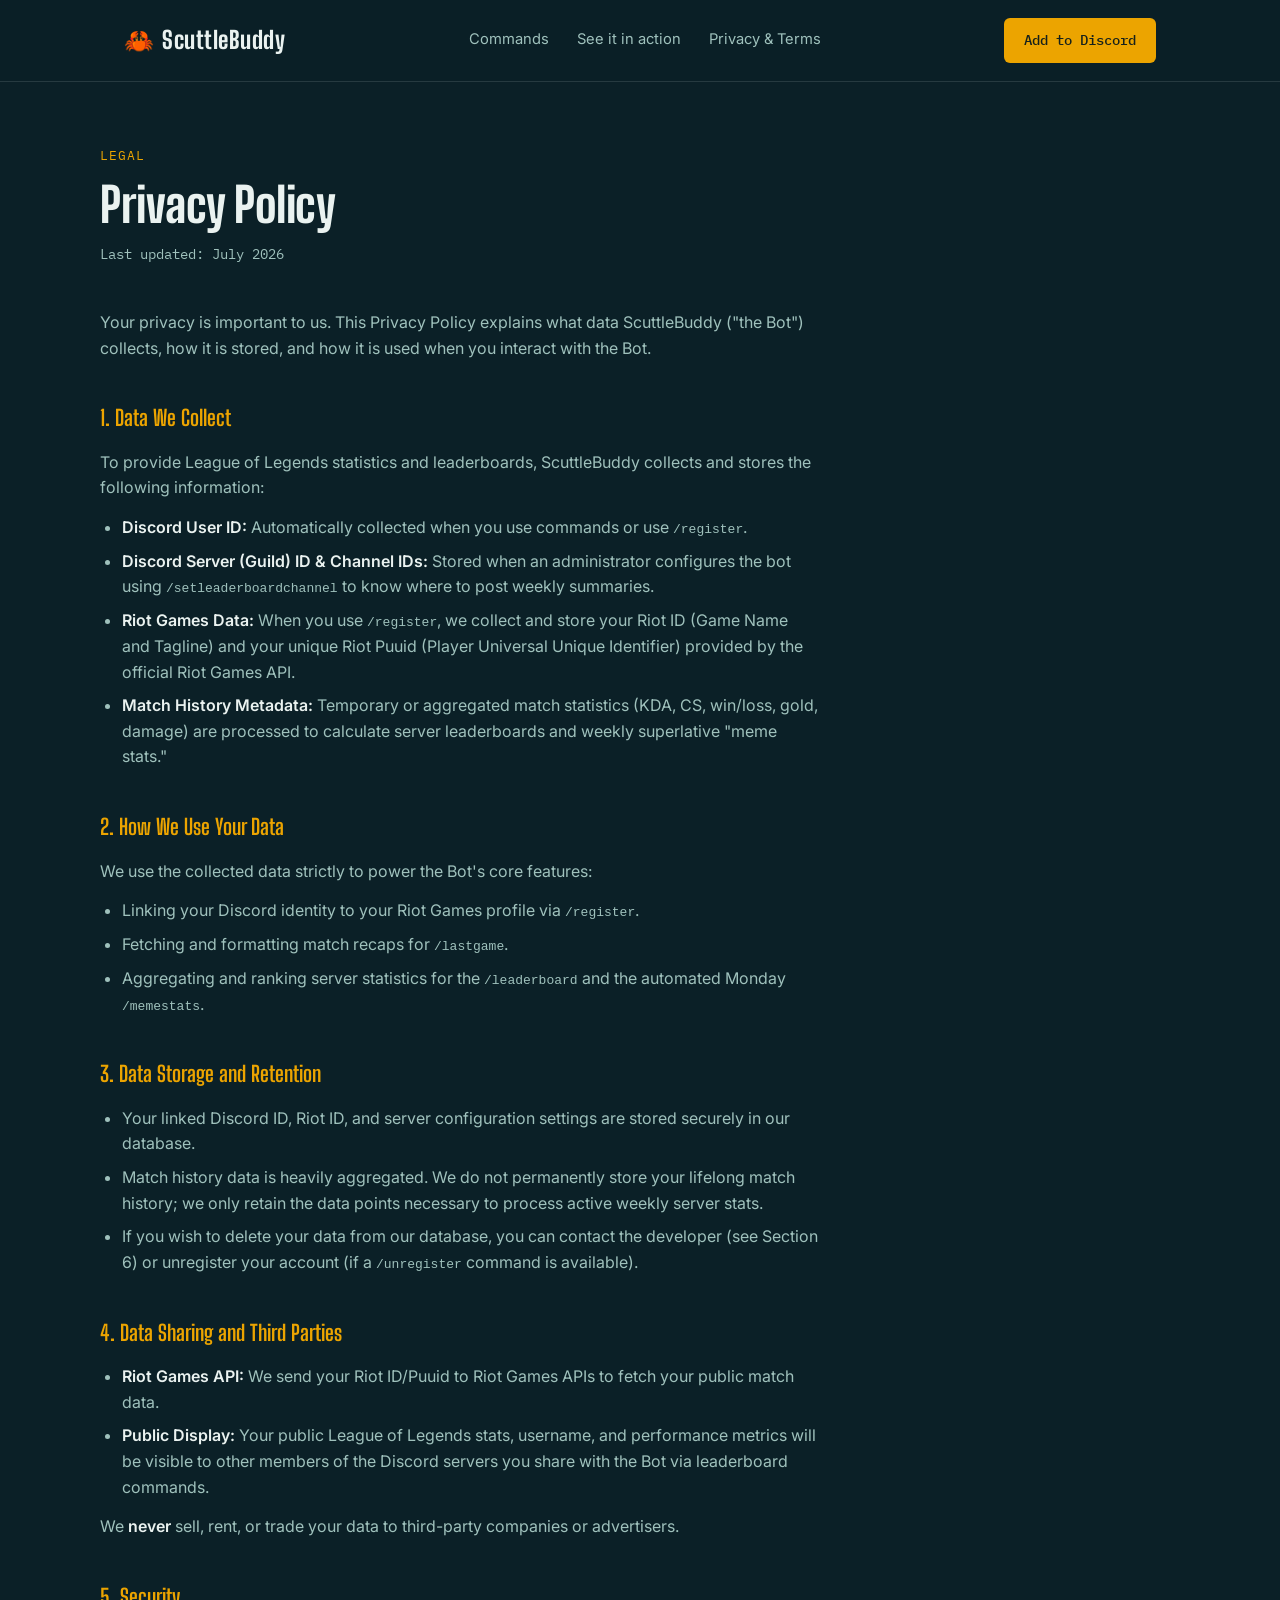
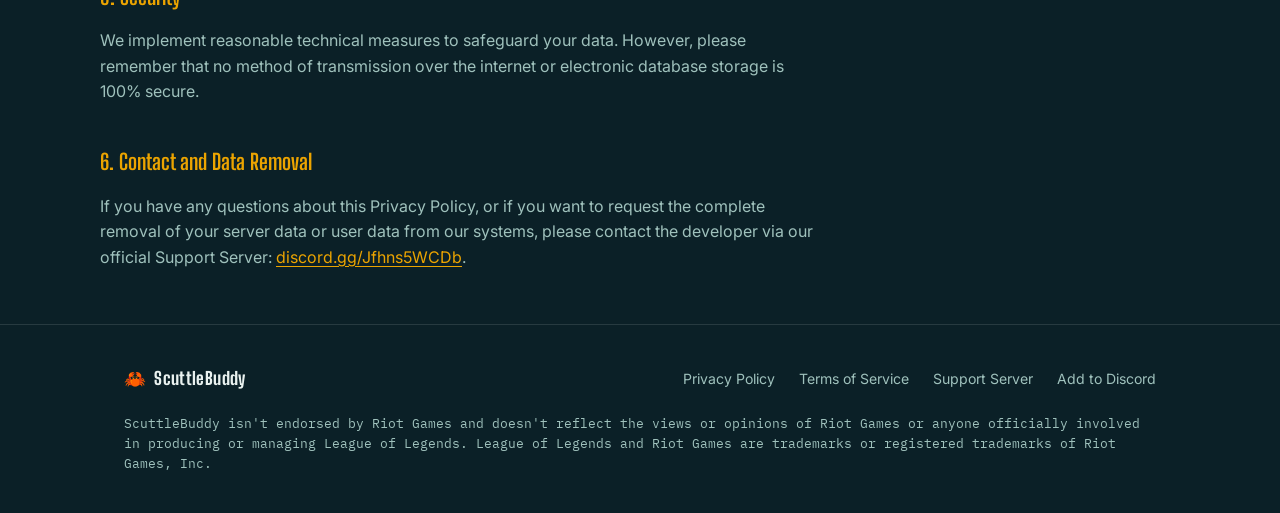
==== privacy.html @ 905b8226 "initial commit" ====
<!DOCTYPE html>
<html lang="en">
<head>
<meta charset="UTF-8">
<meta name="viewport" content="width=device-width, initial-scale=1.0">
<title>Privacy Policy — ScuttleBuddy</title>
<link rel="preconnect" href="https://fonts.googleapis.com">
<link href="https://fonts.googleapis.com/css2?family=Big+Shoulders+Display:wght@600;700;800&family=Inter:wght@400;500;600&family=IBM+Plex+Mono:wght@400;500;600&display=swap" rel="stylesheet">
<link rel="stylesheet" href="style.css">
</head>
<body>

<header>
  <div class="nav">
    <a href="index.html" class="wordmark"><span class="crab">🦀</span> ScuttleBuddy</a>
    <nav class="links">
      <a href="index.html#commands">Commands</a>
      <a href="index.html#showcase">See it in action</a>
      <a href="privacy.html">Privacy &amp; Terms</a>
    </nav>
    <a class="btn btn-primary" href="#">Add to Discord</a>
  </div>
</header>

<main>
  <div class="wrap legal-page">
    <span class="eyebrow">Legal</span>
    <h1>Privacy Policy</h1>
    <p class="legal-updated">Last updated: July 2026</p>

    <div class="legal-body">
      <p>Your privacy is important to us. This Privacy Policy explains what data ScuttleBuddy ("the Bot") collects, how it is stored, and how it is used when you interact with the Bot.</p>

      <h3>1. Data We Collect</h3>
      <p>To provide League of Legends statistics and leaderboards, ScuttleBuddy collects and stores the following information:</p>
      <ul>
        <li><strong>Discord User ID:</strong> Automatically collected when you use commands or use <code>/register</code>.</li>
        <li><strong>Discord Server (Guild) ID &amp; Channel IDs:</strong> Stored when an administrator configures the bot using <code>/setleaderboardchannel</code> to know where to post weekly summaries.</li>
        <li><strong>Riot Games Data:</strong> When you use <code>/register</code>, we collect and store your Riot ID (Game Name and Tagline) and your unique Riot Puuid (Player Universal Unique Identifier) provided by the official Riot Games API.</li>
        <li><strong>Match History Metadata:</strong> Temporary or aggregated match statistics (KDA, CS, win/loss, gold, damage) are processed to calculate server leaderboards and weekly superlative "meme stats."</li>
      </ul>

      <h3>2. How We Use Your Data</h3>
      <p>We use the collected data strictly to power the Bot's core features:</p>
      <ul>
        <li>Linking your Discord identity to your Riot Games profile via <code>/register</code>.</li>
        <li>Fetching and formatting match recaps for <code>/lastgame</code>.</li>
        <li>Aggregating and ranking server statistics for the <code>/leaderboard</code> and the automated Monday <code>/memestats</code>.</li>
      </ul>

      <h3>3. Data Storage and Retention</h3>
      <ul>
        <li>Your linked Discord ID, Riot ID, and server configuration settings are stored securely in our database.</li>
        <li>Match history data is heavily aggregated. We do not permanently store your lifelong match history; we only retain the data points necessary to process active weekly server stats.</li>
        <li>If you wish to delete your data from our database, you can contact the developer (see Section 6) or unregister your account (if a <code>/unregister</code> command is available).</li>
      </ul>

      <h3>4. Data Sharing and Third Parties</h3>
      <ul>
        <li><strong>Riot Games API:</strong> We send your Riot ID/Puuid to Riot Games APIs to fetch your public match data.</li>
        <li><strong>Public Display:</strong> Your public League of Legends stats, username, and performance metrics will be visible to other members of the Discord servers you share with the Bot via leaderboard commands.</li>
      </ul>
      <p>We <strong>never</strong> sell, rent, or trade your data to third-party companies or advertisers.</p>

      <h3>5. Security</h3>
      <p>We implement reasonable technical measures to safeguard your data. However, please remember that no method of transmission over the internet or electronic database storage is 100% secure.</p>

      <h3>6. Contact and Data Removal</h3>
      <p>If you have any questions about this Privacy Policy, or if you want to request the complete removal of your server data or user data from our systems, please contact the developer via our official Support Server: <a href="https://discord.gg/Jfhns5WCDb">discord.gg/Jfhns5WCDb</a>.</p>
    </div>
  </div>
</main>

<footer>
  <div class="wrap">
    <div class="footer-row">
      <a href="index.html" class="wordmark" style="font-size: 1.1rem;"><span class="crab">🦀</span> ScuttleBuddy</a>
      <div class="footer-links">
        <a href="privacy.html">Privacy Policy</a>
        <a href="terms.html">Terms of Service</a>
        <a href="https://discord.gg/Jfhns5WCDb">Support Server</a>
        <a href="#">Add to Discord</a>
      </div>
    </div>
    <p class="footer-note">
      ScuttleBuddy isn't endorsed by Riot Games and doesn't reflect the views or
      opinions of Riot Games or anyone officially involved in producing or managing
      League of Legends. League of Legends and Riot Games are trademarks or registered
      trademarks of Riot Games, Inc.
    </p>
  </div>
</footer>

</body>
</html>
---- style.css ----
:root {
  --bg: #0B2027;
  --bg-panel: #123A44;
  --bg-panel-2: #16414C;
  --gold: #ECA400;
  --coral: #F2704F;
  --text: #EAF2F0;
  --text-muted: #9FC1BC;
  --line: rgba(234, 242, 240, 0.12);
  --font-display: 'Big Shoulders Display', sans-serif;
  --font-body: 'Inter', sans-serif;
  --font-mono: 'IBM Plex Mono', monospace;
}

* { box-sizing: border-box; margin: 0; padding: 0; }

html { scroll-behavior: smooth; }

body {
  background: var(--bg);
  color: var(--text);
  font-family: var(--font-body);
  line-height: 1.6;
  overflow-x: hidden;
}

a { color: inherit; }

:focus-visible {
  outline: 2px solid var(--gold);
  outline-offset: 3px;
}

.wrap {
  max-width: 1080px;
  margin: 0 auto;
  padding: 0 24px;
}

/* ---------- ambient ripple background ---------- */
.ripple-field {
  position: fixed;
  inset: 0;
  z-index: 0;
  pointer-events: none;
  opacity: 0.35;
}
.ripple-field svg { width: 100%; height: 100%; }
.ripple {
  fill: none;
  stroke: var(--gold);
  stroke-width: 1;
  opacity: 0;
  animation: ripple-expand 8s ease-out infinite;
}
.ripple:nth-child(2) { animation-delay: 2.6s; stroke: var(--coral); }
.ripple:nth-child(3) { animation-delay: 5.2s; }

@keyframes ripple-expand {
  0%   { r: 20; opacity: 0.5; }
  100% { r: 380; opacity: 0; }
}

@media (prefers-reduced-motion: reduce) {
  .ripple { animation: none; opacity: 0.08; r: 200; }
  html { scroll-behavior: auto; }
}

/* ---------- header ---------- */
header {
  position: sticky;
  top: 0;
  z-index: 10;
  backdrop-filter: blur(10px);
  background: rgba(11, 32, 39, 0.85);
  border-bottom: 1px solid var(--line);
}
.nav {
  display: flex;
  align-items: center;
  justify-content: space-between;
  padding: 18px 24px;
  max-width: 1080px;
  margin: 0 auto;
}
.wordmark {
  font-family: var(--font-display);
  font-weight: 800;
  font-size: 1.5rem;
  letter-spacing: 0.02em;
  text-decoration: none;
  display: flex;
  align-items: center;
  gap: 8px;
}
.wordmark .crab { color: var(--gold); }
nav.links {
  display: flex;
  gap: 28px;
  font-size: 0.92rem;
  color: var(--text-muted);
}
nav.links a { text-decoration: none; transition: color 0.15s; }
nav.links a:hover { color: var(--text); }
@media (max-width: 640px) { nav.links { display: none; } }

.btn {
  display: inline-flex;
  align-items: center;
  gap: 8px;
  font-family: var(--font-mono);
  font-size: 0.88rem;
  font-weight: 500;
  padding: 11px 20px;
  border-radius: 6px;
  text-decoration: none;
  transition: transform 0.15s, box-shadow 0.15s;
}
.btn-primary {
  background: var(--gold);
  color: #16211B;
}
.btn-primary:hover { transform: translateY(-1px); box-shadow: 0 6px 18px rgba(236, 164, 0, 0.28); }
.btn-ghost {
  border: 1px solid var(--line);
  color: var(--text);
}
.btn-ghost:hover { border-color: var(--gold); color: var(--gold); }

/* ---------- hero ---------- */
.hero {
  position: relative;
  z-index: 1;
  padding: 96px 0 80px;
  display: grid;
  grid-template-columns: 1.1fr 1fr;
  gap: 56px;
  align-items: center;
}
@media (max-width: 860px) {
  .hero { grid-template-columns: 1fr; padding: 56px 0 48px; }
}

.eyebrow {
  font-family: var(--font-mono);
  font-size: 0.8rem;
  color: var(--gold);
  letter-spacing: 0.08em;
  text-transform: uppercase;
  margin-bottom: 18px;
  display: block;
}

h1 {
  font-family: var(--font-display);
  font-weight: 800;
  font-size: clamp(2.6rem, 6vw, 4.2rem);
  line-height: 0.98;
  letter-spacing: -0.01em;
}
h1 .accent { color: var(--gold); }

.hero-sub {
  margin-top: 22px;
  font-size: 1.08rem;
  color: var(--text-muted);
  max-width: 46ch;
}

.hero-actions {
  margin-top: 34px;
  display: flex;
  gap: 14px;
  flex-wrap: wrap;
}

/* ---------- recap card ---------- */
.recap-card {
  background: var(--bg-panel);
  border: 1px solid var(--line);
  border-radius: 12px;
  padding: 22px;
  border-left: 3px solid var(--gold);
  box-shadow: 0 24px 60px rgba(0,0,0,0.35);
}
.recap-title {
  font-family: var(--font-display);
  font-weight: 700;
  font-size: 1.15rem;
  display: flex;
  justify-content: space-between;
  align-items: baseline;
}
.recap-result { color: var(--gold); font-family: var(--font-mono); font-size: 0.85rem; }
.recap-grid {
  margin-top: 16px;
  display: grid;
  grid-template-columns: repeat(3, 1fr);
  gap: 12px;
}
.recap-stat { font-family: var(--font-mono); }
.recap-stat .label { display: block; font-size: 0.72rem; color: var(--text-muted); text-transform: uppercase; letter-spacing: 0.05em; margin-bottom: 4px; }
.recap-stat .value { font-size: 1.05rem; font-weight: 600; }
.recap-divider { height: 1px; background: var(--line); margin: 18px 0; }
.recap-alert {
  font-family: var(--font-mono);
  font-size: 0.85rem;
  color: var(--text-muted);
  display: flex;
  gap: 8px;
  align-items: baseline;
}
.recap-alert .tag {
  background: rgba(242, 112, 79, 0.15);
  color: var(--coral);
  padding: 2px 8px;
  border-radius: 4px;
  font-size: 0.72rem;
}

/* ---------- sections ---------- */
section { position: relative; z-index: 1; padding: 72px 0; }
.section-head { margin-bottom: 40px; }
.section-head .eyebrow { margin-bottom: 10px; }
h2 {
  font-family: var(--font-display);
  font-weight: 700;
  font-size: clamp(1.8rem, 3.4vw, 2.6rem);
}
.section-sub { color: var(--text-muted); margin-top: 10px; max-width: 60ch; }

/* ---------- command groups ---------- */
.cmd-groups {
  display: grid;
  grid-template-columns: repeat(2, 1fr);
  gap: 20px;
}
@media (max-width: 700px) { .cmd-groups { grid-template-columns: 1fr; } }

.cmd-group {
  background: var(--bg-panel);
  border: 1px solid var(--line);
  border-radius: 10px;
  padding: 24px;
}
.cmd-group h3 {
  font-family: var(--font-display);
  font-size: 1.15rem;
  color: var(--gold);
  margin-bottom: 14px;
  font-weight: 700;
}
.cmd-list { list-style: none; }
.cmd-list li { padding: 8px 0; border-top: 1px solid var(--line); font-size: 0.92rem; }
.cmd-list li:first-child { border-top: none; }
.cmd-name { font-family: var(--font-mono); color: var(--text); font-size: 0.88rem; }
.cmd-desc { color: var(--text-muted); display: block; margin-top: 2px; }

/* ---------- showcase ---------- */
.showcase-grid {
  display: grid;
  grid-template-columns: repeat(2, 1fr);
  gap: 24px;
}
@media (max-width: 780px) { .showcase-grid { grid-template-columns: 1fr; } }

.embed-card {
  background: var(--bg-panel-2);
  border-left: 3px solid var(--coral);
  border-radius: 8px;
  padding: 20px;
  font-family: var(--font-mono);
  font-size: 0.88rem;
}
.embed-card .embed-title { color: var(--gold); font-weight: 600; margin-bottom: 10px; font-size: 0.95rem; }
.embed-card .embed-line { color: var(--text-muted); padding: 3px 0; }
.embed-card .embed-line strong { color: var(--text); font-weight: 500; }

/* ---------- cta strip ---------- */
.cta-strip {
  background: linear-gradient(135deg, var(--bg-panel), var(--bg-panel-2));
  border: 1px solid var(--line);
  border-radius: 14px;
  padding: 48px;
  text-align: center;
}
.cta-strip h2 { margin-bottom: 12px; }
.cta-strip .section-sub { margin: 0 auto 28px; }
@media (max-width: 640px) { .cta-strip { padding: 32px 22px; } }

/* ---------- legal pages ---------- */
.legal-page { padding: 64px 0 40px; }
.legal-page .eyebrow { margin-bottom: 14px; }
.legal-page h1 {
  font-size: clamp(2.1rem, 5vw, 3rem);
  line-height: 1.05;
}
.legal-updated {
  font-family: var(--font-mono);
  color: var(--text-muted);
  font-size: 0.85rem;
  margin-top: 14px;
}
.legal-body {
  margin-top: 44px;
  max-width: 72ch;
}
.legal-body h3 {
  font-family: var(--font-display);
  font-size: 1.35rem;
  color: var(--gold);
  margin-top: 40px;
  margin-bottom: 14px;
  font-weight: 700;
}
.legal-body h3:first-child { margin-top: 0; }
.legal-body p { margin-bottom: 14px; color: var(--text-muted); }
.legal-body ul { margin: 0 0 14px 22px; color: var(--text-muted); }
.legal-body li { margin-bottom: 8px; }
.legal-body strong { color: var(--text); font-weight: 600; }
.legal-body a { color: var(--gold); text-decoration: underline; text-underline-offset: 3px; }

/* ---------- footer ---------- */
footer {
  position: relative;
  z-index: 1;
  border-top: 1px solid var(--line);
  padding: 40px 0;
}
.footer-row {
  display: flex;
  justify-content: space-between;
  align-items: center;
  flex-wrap: wrap;
  gap: 16px;
}
.footer-links {
  display: flex;
  gap: 24px;
  font-size: 0.88rem;
  color: var(--text-muted);
  flex-wrap: wrap;
}
.footer-links a { text-decoration: none; }
.footer-links a:hover { color: var(--gold); }
.footer-note { font-size: 0.8rem; color: var(--text-muted); margin-top: 20px; font-family: var(--font-mono); }
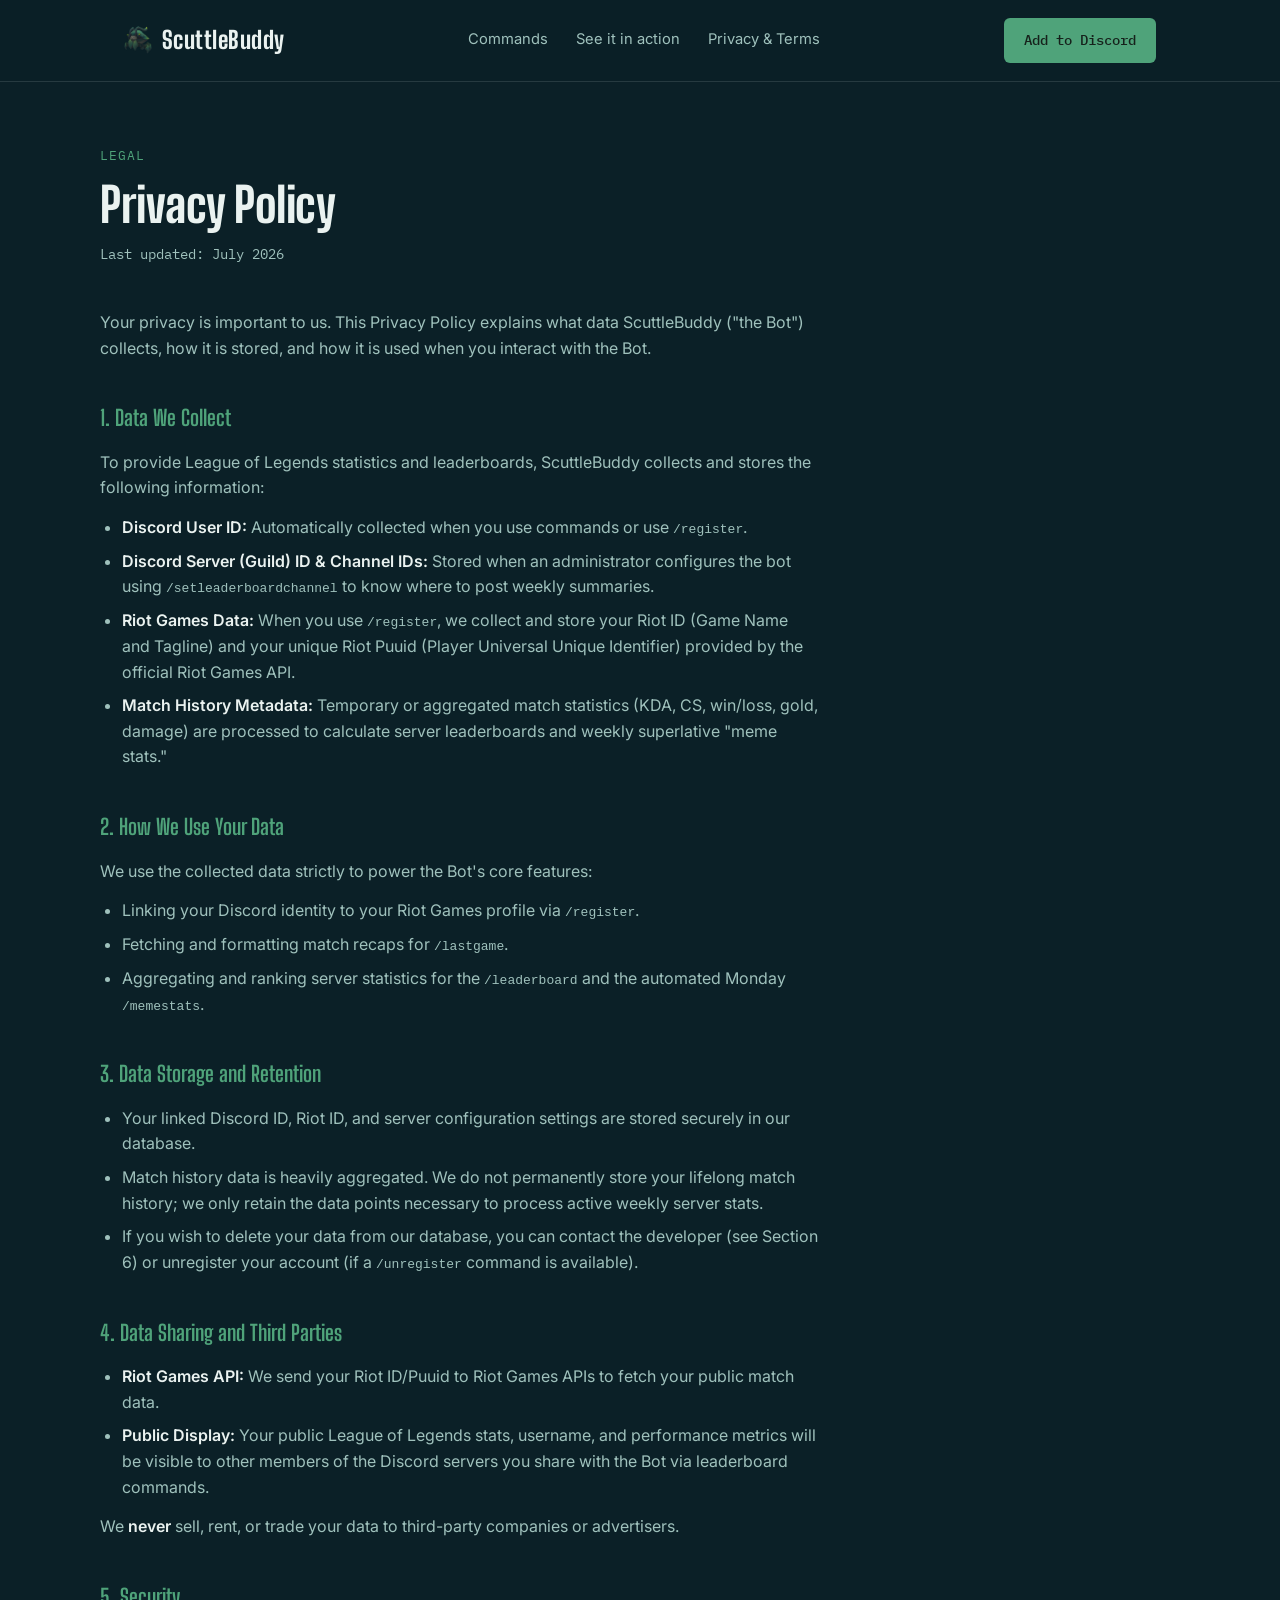
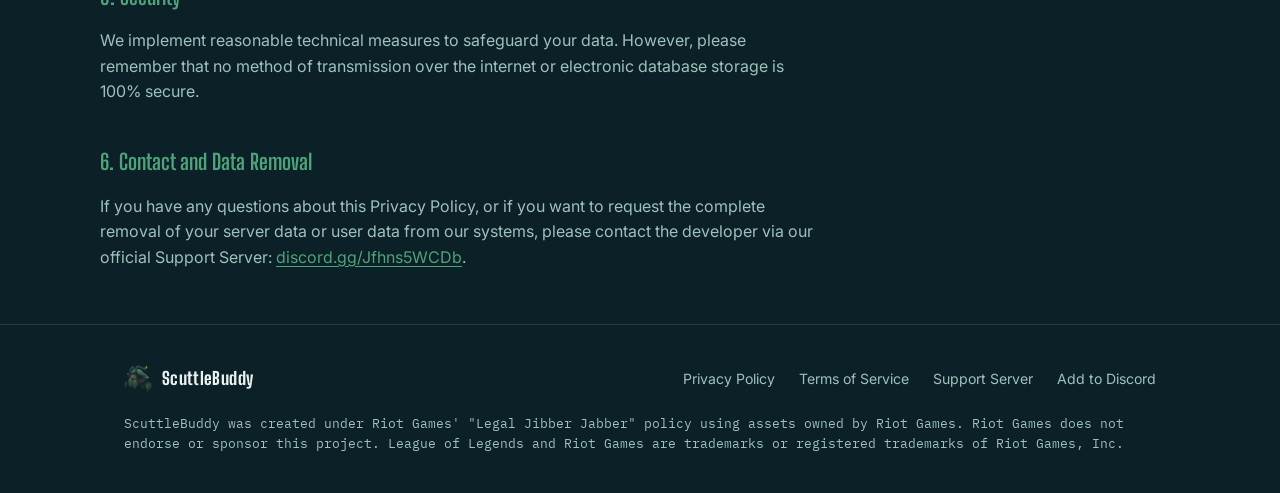
==== commit b03257d6: "style changes, header and footer updates" ====
--- a/privacy.html
+++ b/privacy.html
@@ -12,7 +12,7 @@
 
 <header>
   <div class="nav">
-    <a href="index.html" class="wordmark"><span class="crab">🦀</span> ScuttleBuddy</a>
+    <a href="index.html" class="wordmark"><img src="assets/scuttle-crab-nav.png" alt="" class="crab-icon" width="28" height="28"> ScuttleBuddy</a>
     <nav class="links">
       <a href="index.html#commands">Commands</a>
       <a href="index.html#showcase">See it in action</a>
@@ -74,7 +74,7 @@
 <footer>
   <div class="wrap">
     <div class="footer-row">
-      <a href="index.html" class="wordmark" style="font-size: 1.1rem;"><span class="crab">🦀</span> ScuttleBuddy</a>
+      <a href="index.html" class="wordmark" style="font-size: 1.1rem;"><img src="assets/scuttle-crab-nav.png" alt="" class="crab-icon" width="28" height="28"> ScuttleBuddy</a>
       <div class="footer-links">
         <a href="privacy.html">Privacy Policy</a>
         <a href="terms.html">Terms of Service</a>
@@ -83,10 +83,8 @@
       </div>
     </div>
     <p class="footer-note">
-      ScuttleBuddy isn't endorsed by Riot Games and doesn't reflect the views or
-      opinions of Riot Games or anyone officially involved in producing or managing
-      League of Legends. League of Legends and Riot Games are trademarks or registered
-      trademarks of Riot Games, Inc.
+      ScuttleBuddy was created under Riot Games' "Legal Jibber Jabber" policy using assets owned by Riot Games. Riot Games does not endorse or sponsor this project.
+      League of Legends and Riot Games are trademarks or registered trademarks of Riot Games, Inc.
     </p>
   </div>
 </footer>
--- a/style.css
+++ b/style.css
@@ -2,7 +2,7 @@
   --bg: #0B2027;
   --bg-panel: #123A44;
   --bg-panel-2: #16414C;
-  --gold: #ECA400;
+  --accent: #4FA37A;
   --coral: #F2704F;
   --text: #EAF2F0;
   --text-muted: #9FC1BC;
@@ -27,7 +27,7 @@
 a { color: inherit; }
 
 :focus-visible {
-  outline: 2px solid var(--gold);
+  outline: 2px solid var(--accent);
   outline-offset: 3px;
 }
 
@@ -48,7 +48,7 @@
 .ripple-field svg { width: 100%; height: 100%; }
 .ripple {
   fill: none;
-  stroke: var(--gold);
+  stroke: var(--accent);
   stroke-width: 1;
   opacity: 0;
   animation: ripple-expand 8s ease-out infinite;
@@ -93,7 +93,7 @@
   align-items: center;
   gap: 8px;
 }
-.wordmark .crab { color: var(--gold); }
+.crab-icon { object-fit: contain; vertical-align: middle; margin-right: 2px; }
 nav.links {
   display: flex;
   gap: 28px;
@@ -117,15 +117,15 @@
   transition: transform 0.15s, box-shadow 0.15s;
 }
 .btn-primary {
-  background: var(--gold);
+  background: var(--accent);
   color: #16211B;
 }
-.btn-primary:hover { transform: translateY(-1px); box-shadow: 0 6px 18px rgba(236, 164, 0, 0.28); }
+.btn-primary:hover { transform: translateY(-1px); box-shadow: 0 6px 18px rgba(79, 163, 122, 0.28); }
 .btn-ghost {
   border: 1px solid var(--line);
   color: var(--text);
 }
-.btn-ghost:hover { border-color: var(--gold); color: var(--gold); }
+.btn-ghost:hover { border-color: var(--accent); color: var(--accent); }
 
 /* ---------- hero ---------- */
 .hero {
@@ -144,7 +144,7 @@
 .eyebrow {
   font-family: var(--font-mono);
   font-size: 0.8rem;
-  color: var(--gold);
+  color: var(--accent);
   letter-spacing: 0.08em;
   text-transform: uppercase;
   margin-bottom: 18px;
@@ -158,7 +158,7 @@
   line-height: 0.98;
   letter-spacing: -0.01em;
 }
-h1 .accent { color: var(--gold); }
+h1 .accent { color: var(--accent); }
 
 .hero-sub {
   margin-top: 22px;
@@ -180,7 +180,7 @@
   border: 1px solid var(--line);
   border-radius: 12px;
   padding: 22px;
-  border-left: 3px solid var(--gold);
+  border-left: 3px solid var(--accent);
   box-shadow: 0 24px 60px rgba(0,0,0,0.35);
 }
 .recap-title {
@@ -191,7 +191,7 @@
   justify-content: space-between;
   align-items: baseline;
 }
-.recap-result { color: var(--gold); font-family: var(--font-mono); font-size: 0.85rem; }
+.recap-result { color: var(--accent); font-family: var(--font-mono); font-size: 0.85rem; }
 .recap-grid {
   margin-top: 16px;
   display: grid;
@@ -246,7 +246,7 @@
 .cmd-group h3 {
   font-family: var(--font-display);
   font-size: 1.15rem;
-  color: var(--gold);
+  color: var(--accent);
   margin-bottom: 14px;
   font-weight: 700;
 }
@@ -272,7 +272,7 @@
   font-family: var(--font-mono);
   font-size: 0.88rem;
 }
-.embed-card .embed-title { color: var(--gold); font-weight: 600; margin-bottom: 10px; font-size: 0.95rem; }
+.embed-card .embed-title { color: var(--accent); font-weight: 600; margin-bottom: 10px; font-size: 0.95rem; }
 .embed-card .embed-line { color: var(--text-muted); padding: 3px 0; }
 .embed-card .embed-line strong { color: var(--text); font-weight: 500; }
 
@@ -308,7 +308,7 @@
 .legal-body h3 {
   font-family: var(--font-display);
   font-size: 1.35rem;
-  color: var(--gold);
+  color: var(--accent);
   margin-top: 40px;
   margin-bottom: 14px;
   font-weight: 700;
@@ -318,7 +318,7 @@
 .legal-body ul { margin: 0 0 14px 22px; color: var(--text-muted); }
 .legal-body li { margin-bottom: 8px; }
 .legal-body strong { color: var(--text); font-weight: 600; }
-.legal-body a { color: var(--gold); text-decoration: underline; text-underline-offset: 3px; }
+.legal-body a { color: var(--accent); text-decoration: underline; text-underline-offset: 3px; }
 
 /* ---------- footer ---------- */
 footer {
@@ -342,5 +342,5 @@
   flex-wrap: wrap;
 }
 .footer-links a { text-decoration: none; }
-.footer-links a:hover { color: var(--gold); }
+.footer-links a:hover { color: var(--accent); }
 .footer-note { font-size: 0.8rem; color: var(--text-muted); margin-top: 20px; font-family: var(--font-mono); }
